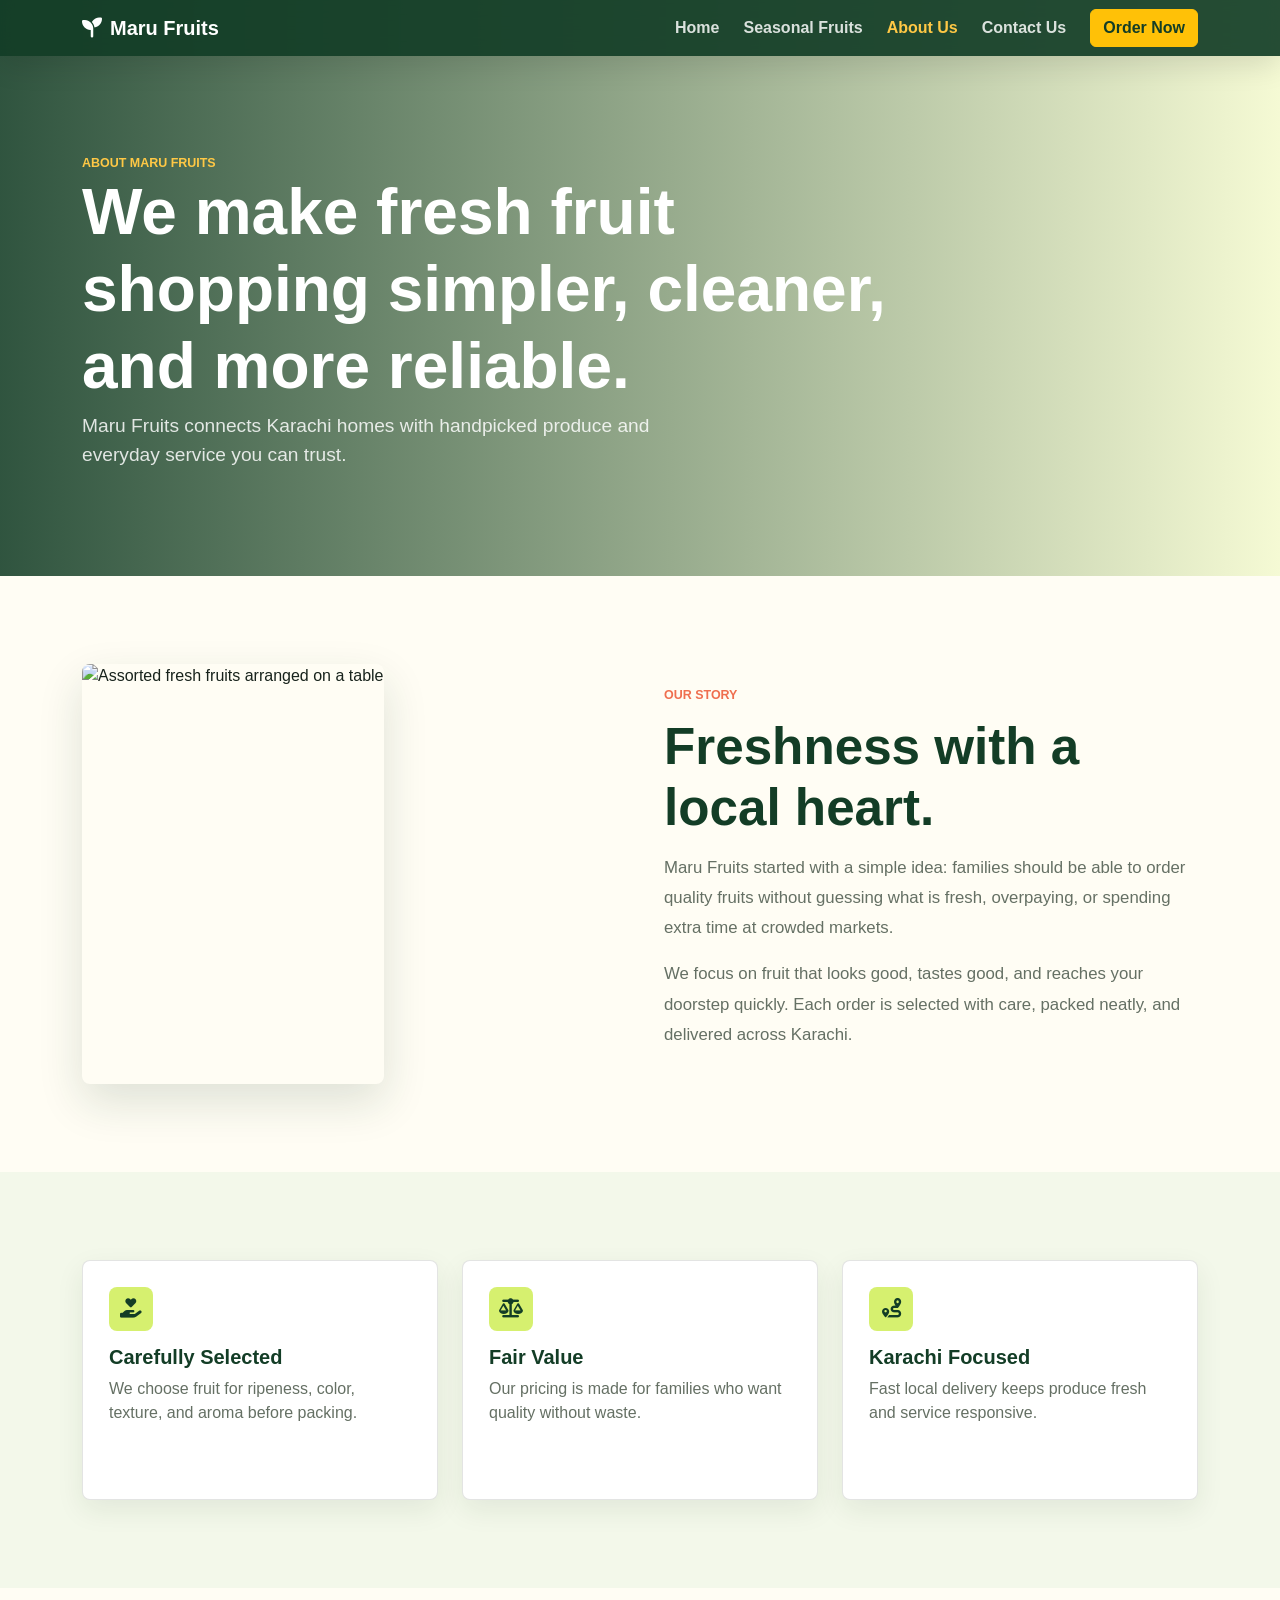
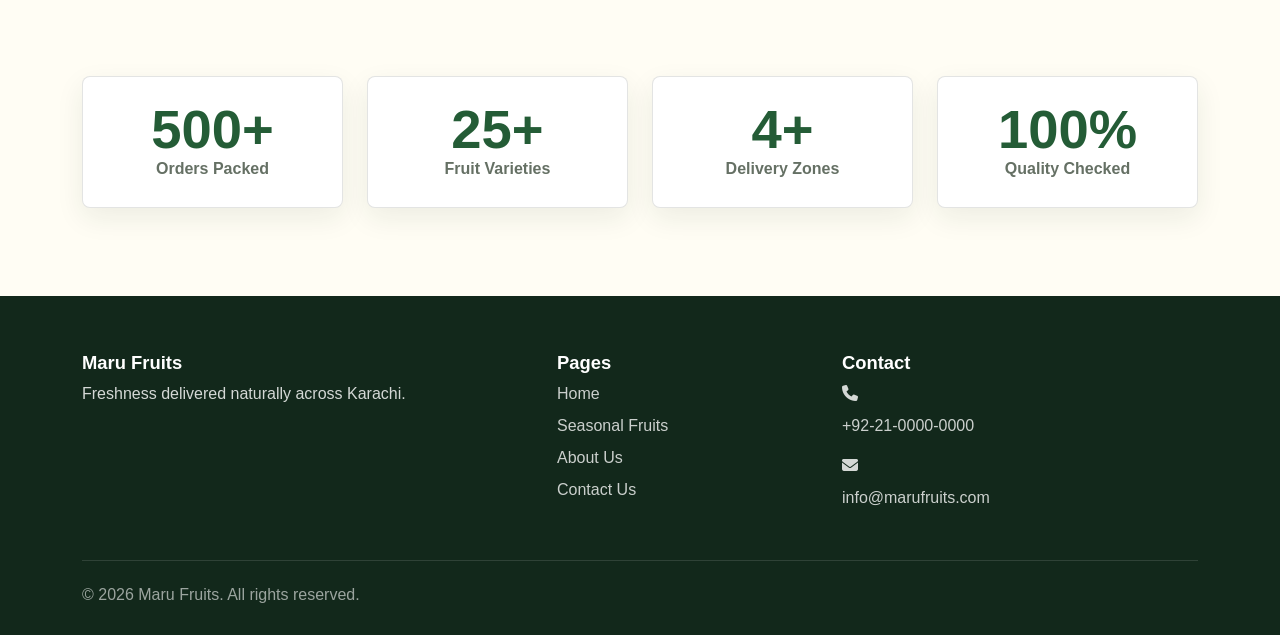
==== about.html @ 50dccb9a "files added" ====
<!DOCTYPE html>
<html lang="en">
<head>
    <meta charset="UTF-8">
    <meta name="viewport" content="width=device-width, initial-scale=1.0">
    <title>About Us | Maru Fruits Karachi</title>
    <meta name="description" content="Learn about Maru Fruits, a Karachi fruit delivery brand focused on fresh produce, fair prices, and reliable service.">
    <link href="https://cdn.jsdelivr.net/npm/bootstrap@5.3.3/dist/css/bootstrap.min.css" rel="stylesheet">
    <link rel="stylesheet" href="https://cdnjs.cloudflare.com/ajax/libs/font-awesome/6.5.2/css/all.min.css">
    <link rel="stylesheet" href="styles.css">
</head>
<body>
    <nav class="navbar navbar-expand-lg fixed-top navbar-dark site-nav">
        <div class="container">
            <a class="navbar-brand fw-bold" href="index.html"><i class="fa-solid fa-seedling me-2"></i>Maru Fruits</a>
            <button class="navbar-toggler" type="button" data-bs-toggle="collapse" data-bs-target="#mainNav" aria-controls="mainNav" aria-expanded="false" aria-label="Toggle navigation"><span class="navbar-toggler-icon"></span></button>
            <div class="collapse navbar-collapse" id="mainNav">
                <ul class="navbar-nav ms-auto align-items-lg-center gap-lg-2">
                    <li class="nav-item"><a class="nav-link" href="index.html">Home</a></li>
                    <li class="nav-item"><a class="nav-link" href="seasonal-fruits.html">Seasonal Fruits</a></li>
                    <li class="nav-item"><a class="nav-link active" href="about.html">About Us</a></li>
                    <li class="nav-item"><a class="nav-link" href="contact.html">Contact Us</a></li>
                    <li class="nav-item"><a class="btn btn-warning ms-lg-2 nav-order" href="contact.html">Order Now</a></li>
                </ul>
            </div>
        </div>
    </nav>

    <header class="page-hero about-hero">
        <div class="container reveal">
            <span class="eyebrow">About Maru Fruits</span>
            <h1>We make fresh fruit shopping simpler, cleaner, and more reliable.</h1>
            <p>Maru Fruits connects Karachi homes with handpicked produce and everyday service you can trust.</p>
        </div>
    </header>

    <main>
        <section class="section-pad">
            <div class="container">
                <div class="row g-5 align-items-center">
                    <div class="col-lg-6 reveal">
                        <img class="story-img" src="https://images.unsplash.com/photo-1610832958506-aa56368176cf?auto=format&fit=crop&w=1000&q=80" alt="Assorted fresh fruits arranged on a table">
                    </div>
                    <div class="col-lg-6 reveal">
                        <span class="section-kicker">Our story</span>
                        <h2 class="section-title">Freshness with a local heart.</h2>
                        <p class="section-copy">Maru Fruits started with a simple idea: families should be able to order quality fruits without guessing what is fresh, overpaying, or spending extra time at crowded markets.</p>
                        <p class="section-copy">We focus on fruit that looks good, tastes good, and reaches your doorstep quickly. Each order is selected with care, packed neatly, and delivered across Karachi.</p>
                    </div>
                </div>
            </div>
        </section>

        <section class="section-pad bg-soft">
            <div class="container">
                <div class="row g-4">
                    <div class="col-md-4 reveal"><div class="feature-tile tall"><i class="fa-solid fa-hand-holding-heart"></i><h3>Carefully Selected</h3><p>We choose fruit for ripeness, color, texture, and aroma before packing.</p></div></div>
                    <div class="col-md-4 reveal"><div class="feature-tile tall"><i class="fa-solid fa-scale-balanced"></i><h3>Fair Value</h3><p>Our pricing is made for families who want quality without waste.</p></div></div>
                    <div class="col-md-4 reveal"><div class="feature-tile tall"><i class="fa-solid fa-route"></i><h3>Karachi Focused</h3><p>Fast local delivery keeps produce fresh and service responsive.</p></div></div>
                </div>
            </div>
        </section>

        <section class="section-pad">
            <div class="container">
                <div class="row g-4 text-center">
                    <div class="col-6 col-lg-3 reveal"><div class="stat-box"><strong data-count="500">0</strong><span>Orders Packed</span></div></div>
                    <div class="col-6 col-lg-3 reveal"><div class="stat-box"><strong data-count="25">0</strong><span>Fruit Varieties</span></div></div>
                    <div class="col-6 col-lg-3 reveal"><div class="stat-box"><strong data-count="4">0</strong><span>Delivery Zones</span></div></div>
                    <div class="col-6 col-lg-3 reveal"><div class="stat-box"><strong data-count="100">0</strong><span>Quality Checked</span></div></div>
                </div>
            </div>
        </section>
    </main>

    <footer class="site-footer">
        <div class="container">
            <div class="row g-4">
                <div class="col-md-5"><h2>Maru Fruits</h2><p>Freshness delivered naturally across Karachi.</p></div>
                <div class="col-md-3"><h3>Pages</h3><a href="index.html">Home</a><a href="seasonal-fruits.html">Seasonal Fruits</a><a href="about.html">About Us</a><a href="contact.html">Contact Us</a></div>
                <div class="col-md-4"><h3>Contact</h3><p><i class="fa-solid fa-phone me-2"></i><a href="tel:+922100000000">+92-21-0000-0000</a></p><p><i class="fa-solid fa-envelope me-2"></i><a href="mailto:info@marufruits.com">info@marufruits.com</a></p></div>
            </div>
            <div class="footer-bottom">&copy; 2026 Maru Fruits. All rights reserved.</div>
        </div>
    </footer>

    <script src="https://cdn.jsdelivr.net/npm/bootstrap@5.3.3/dist/js/bootstrap.bundle.min.js"></script>
    <script src="script.js"></script>
</body>
</html>
---- styles.css ----
:root {
    --leaf: #245c36;
    --leaf-dark: #133d26;
    --lime: #d6f06f;
    --sun: #ffc845;
    --coral: #ef6f4f;
    --cream: #fffdf4;
    --ink: #18231c;
    --muted: #657064;
    --line: rgba(24, 35, 28, 0.12);
    --shadow: 0 18px 45px rgba(18, 55, 35, 0.14);
}

body {
    color: var(--ink);
    background: var(--cream);
    font-family: "Segoe UI", Arial, sans-serif;
}

.site-nav {
    background: rgba(19, 61, 38, 0.92);
    backdrop-filter: blur(14px);
    box-shadow: 0 8px 30px rgba(0, 0, 0, 0.12);
}

.site-nav .nav-link {
    color: rgba(255, 255, 255, 0.84);
    font-weight: 600;
}

.site-nav .nav-link:hover,
.site-nav .nav-link.active {
    color: var(--sun);
}

.nav-order {
    color: var(--leaf-dark);
    font-weight: 800;
}

.hero {
    position: relative;
    background-image: linear-gradient(90deg, rgba(19, 61, 38, 0.88), rgba(19, 61, 38, 0.46)), url("https://images.unsplash.com/photo-1610832958506-aa56368176cf?auto=format&fit=crop&w=1800&q=80");
    background-size: cover;
    background-position: center;
}

.home-hero {
    min-height: 720px;
}

.page-hero {
    min-height: 470px;
    padding: 150px 0 90px;
    color: #fff;
    background-size: cover;
    background-position: center;
    position: relative;
}

.seasonal-hero {
    background-image: linear-gradient(90deg, rgba(19, 61, 38, 0.88), rgba(239, 111, 79, 0.35)), url("https://images.unsplash.com/photo-1573246123716-6b1782bfc499?auto=format&fit=crop&w=1800&q=80");
}

.about-hero {
    background-image: linear-gradient(90deg, rgba(19, 61, 38, 0.88), rgba(214, 240, 111, 0.24)), url("https://images.unsplash.com/photo-1542838132-92c53300491e?auto=format&fit=crop&w=1800&q=80");
}

.contact-hero {
    background-image: linear-gradient(90deg, rgba(19, 61, 38, 0.9), rgba(36, 92, 54, 0.46)), url("https://images.unsplash.com/photo-1488459716781-31db52582fe9?auto=format&fit=crop&w=1800&q=80");
}

.page-hero h1 {
    max-width: 820px;
    font-size: clamp(2.4rem, 5vw, 4.6rem);
    font-weight: 800;
}

.page-hero p {
    max-width: 640px;
    color: rgba(255, 255, 255, 0.84);
    font-size: 1.2rem;
}

.text-white-75 {
    color: rgba(255, 255, 255, 0.78);
}

.eyebrow,
.section-kicker {
    display: inline-flex;
    align-items: center;
    gap: 8px;
    color: var(--sun);
    font-weight: 800;
    letter-spacing: 0;
    text-transform: uppercase;
    font-size: 0.78rem;
}

.section-kicker {
    color: var(--coral);
}

.hero-panel {
    background: rgba(255, 255, 255, 0.9);
    border: 1px solid rgba(255, 255, 255, 0.55);
    border-radius: 8px;
    padding: 28px;
    box-shadow: var(--shadow);
}

.hero-panel > div {
    padding: 14px 0;
    border-top: 1px solid var(--line);
}

.panel-label {
    color: var(--leaf);
    font-weight: 800;
    margin-bottom: 10px;
}

.section-pad {
    padding: 88px 0;
}

.section-title {
    font-weight: 850;
    color: var(--leaf-dark);
    font-size: clamp(2rem, 4vw, 3.2rem);
    margin: 10px 0 14px;
}

.section-copy {
    color: var(--muted);
    font-size: 1.05rem;
    line-height: 1.8;
}

.bg-soft {
    background: #f3f8ea;
}

.fruit-card {
    height: 100%;
    background: #fff;
    border: 1px solid var(--line);
    border-radius: 8px;
    overflow: hidden;
    box-shadow: 0 12px 30px rgba(20, 52, 30, 0.08);
    transition: transform 0.25s ease, box-shadow 0.25s ease;
}

.fruit-card:hover {
    transform: translateY(-8px);
    box-shadow: var(--shadow);
}

.fruit-card img {
    width: 100%;
    height: 245px;
    object-fit: cover;
}

.fruit-card-body {
    padding: 24px;
}

.fruit-card h3,
.feature-tile h3 {
    color: var(--leaf-dark);
    font-size: 1.25rem;
    font-weight: 800;
    margin: 14px 0 8px;
}

.fruit-card p,
.feature-tile p {
    color: var(--muted);
}

.price-row {
    display: flex;
    align-items: center;
    justify-content: space-between;
    gap: 16px;
    margin-top: 18px;
}

.feature-tile,
.contact-card,
.order-form,
.stat-box {
    background: #fff;
    border: 1px solid var(--line);
    border-radius: 8px;
    padding: 26px;
    box-shadow: 0 10px 28px rgba(20, 52, 30, 0.08);
}

.feature-tile i {
    width: 44px;
    height: 44px;
    display: inline-grid;
    place-items: center;
    color: var(--leaf-dark);
    background: var(--lime);
    border-radius: 8px;
    font-size: 1.2rem;
}

.feature-tile.tall {
    min-height: 240px;
}

.cta-band {
    padding: 82px 0;
    color: #fff;
    background: linear-gradient(135deg, var(--leaf-dark), var(--leaf) 58%, #6f8d33);
}

.cta-band h2 {
    font-size: clamp(2rem, 4vw, 3rem);
    font-weight: 850;
}

.season-pill {
    display: inline-block;
    padding: 8px 12px;
    border-radius: 999px;
    font-size: 0.82rem;
    font-weight: 800;
}

.season-pill.summer {
    background: #fff1bd;
    color: #825b00;
}

.season-pill.winter {
    background: #e7f3ff;
    color: #0b578c;
}

.story-img {
    width: 100%;
    min-height: 420px;
    object-fit: cover;
    border-radius: 8px;
    box-shadow: var(--shadow);
}

.stat-box strong {
    display: block;
    color: var(--leaf);
    font-size: clamp(2rem, 5vw, 3.4rem);
    line-height: 1;
}

.stat-box span {
    color: var(--muted);
    font-weight: 700;
}

.contact-card h2 {
    color: var(--leaf-dark);
    font-weight: 850;
}

.contact-line {
    display: flex;
    align-items: center;
    gap: 12px;
    padding: 14px 0;
    border-top: 1px solid var(--line);
}

.contact-line i {
    color: var(--coral);
}

.contact-line a,
.site-footer a {
    color: inherit;
    text-decoration: none;
}

.form-note {
    color: var(--muted);
}

.site-footer {
    background: #12281b;
    color: rgba(255, 255, 255, 0.82);
    padding: 56px 0 28px;
}

.site-footer h2,
.site-footer h3 {
    color: #fff;
    font-weight: 800;
    font-size: 1.15rem;
}

.site-footer a {
    display: block;
    margin: 8px 0;
    color: rgba(255, 255, 255, 0.78);
}

.site-footer a:hover {
    color: var(--sun);
}

.footer-bottom {
    border-top: 1px solid rgba(255, 255, 255, 0.12);
    margin-top: 34px;
    padding-top: 22px;
    color: rgba(255, 255, 255, 0.58);
}

.reveal {
    opacity: 0;
    transform: translateY(22px);
    transition: opacity 0.65s ease, transform 0.65s ease;
}

.reveal.is-visible {
    opacity: 1;
    transform: translateY(0);
}

@media (max-width: 991px) {
    .home-hero {
        min-height: auto;
        padding-top: 96px;
    }

    .hero-panel {
        margin-top: 32px;
    }

    .section-pad {
        padding: 64px 0;
    }
}

@media (max-width: 575px) {
    .fruit-card img {
        height: 210px;
    }

    .price-row {
        align-items: stretch;
        flex-direction: column;
    }

    .fruit-filter {
        width: 100%;
    }

    .fruit-filter .btn {
        flex: 1;
    }
}
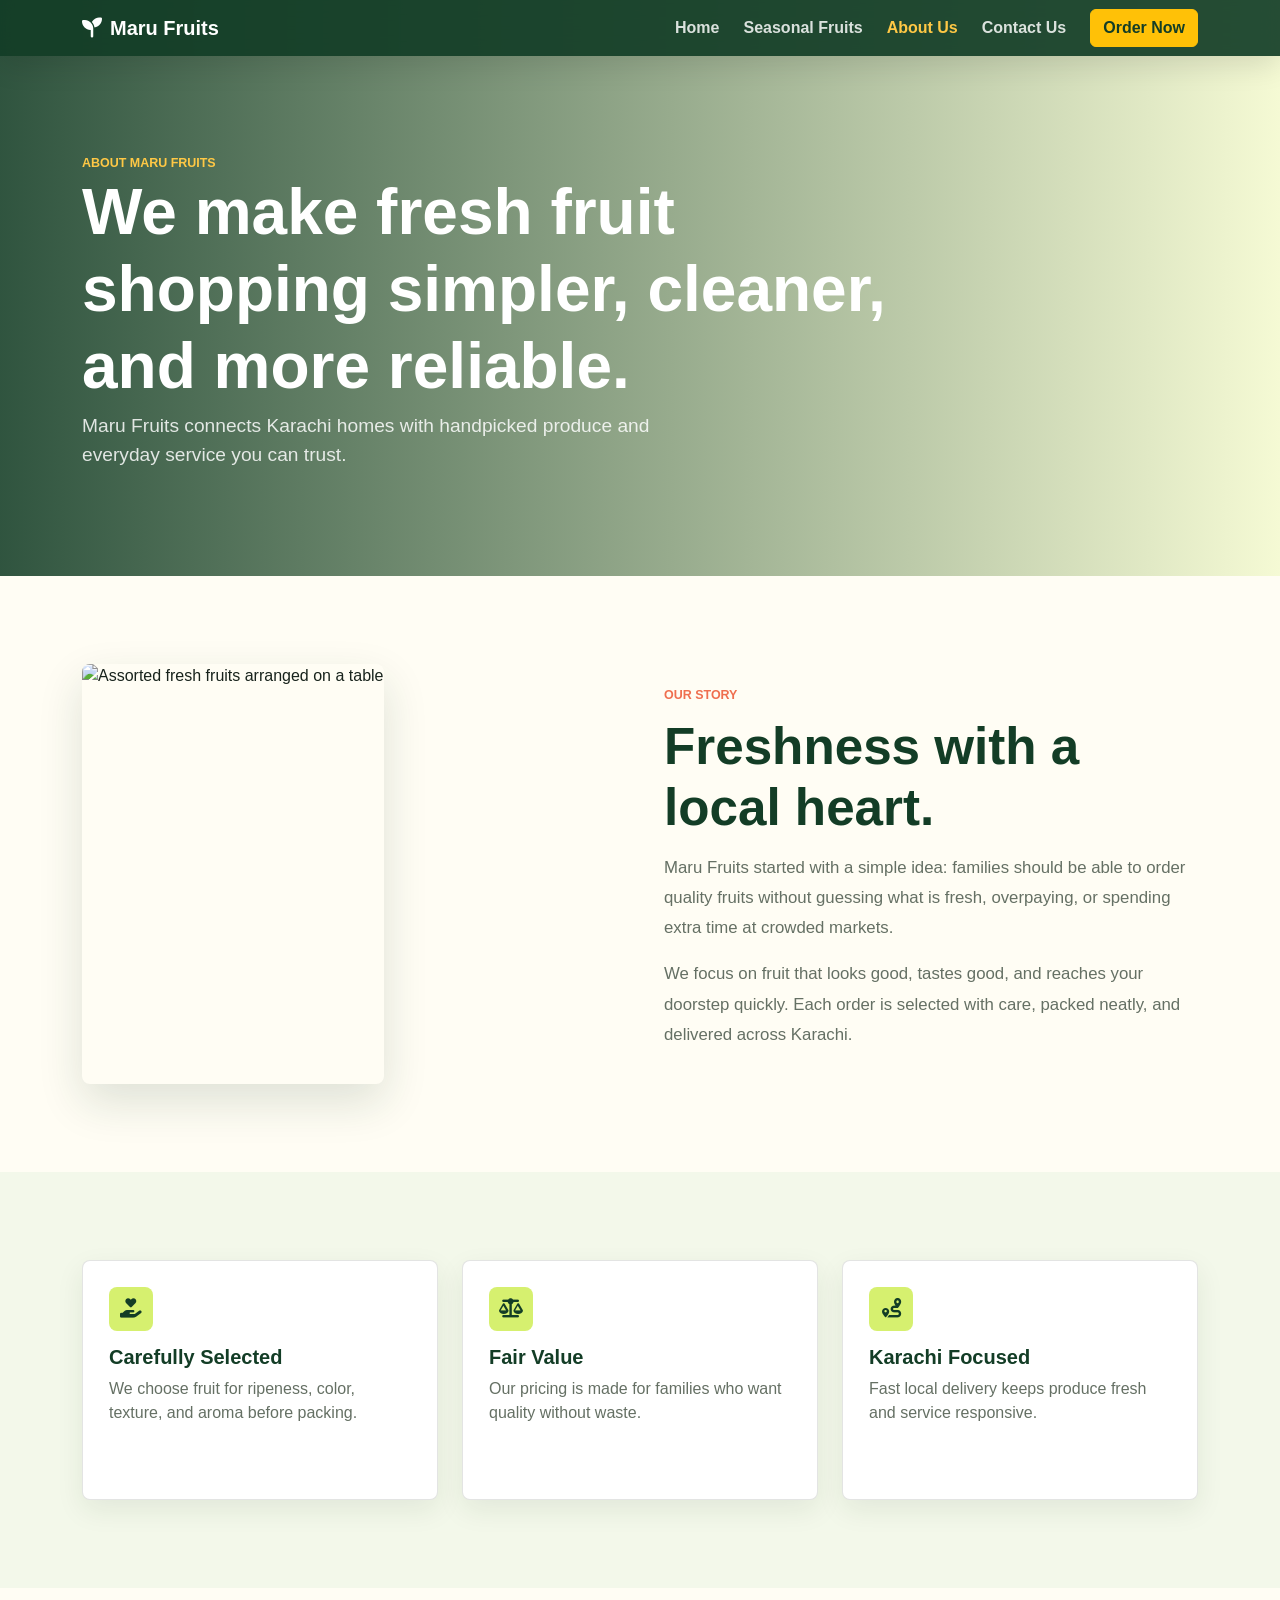
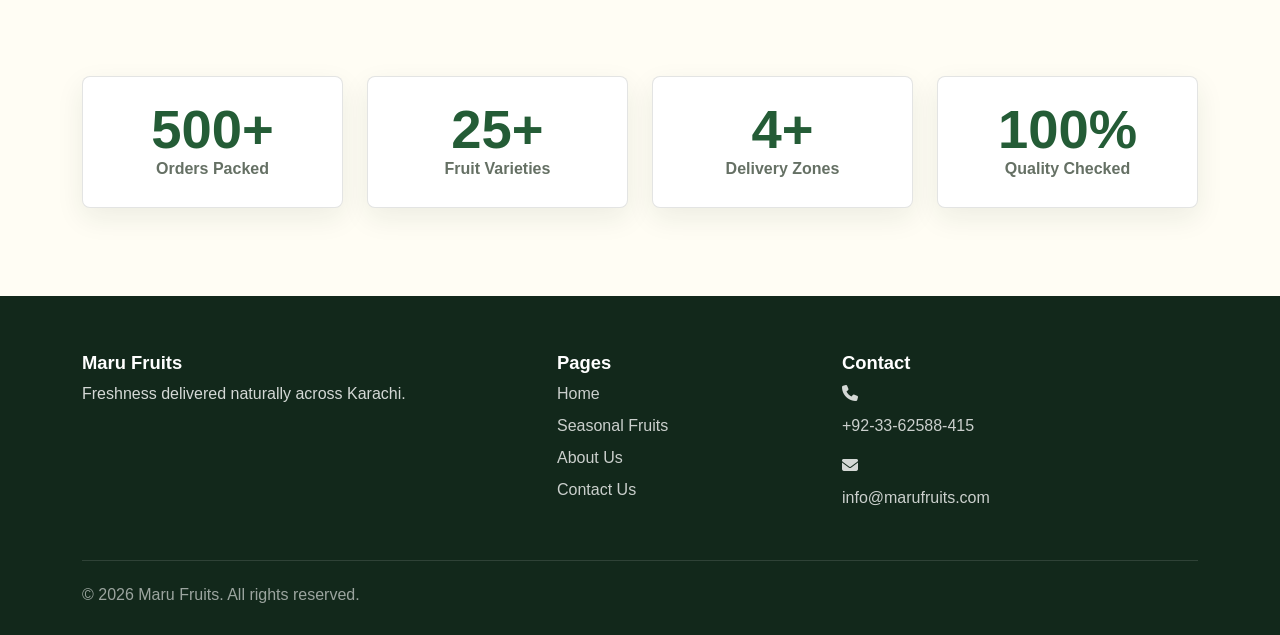
==== commit b88b3af3: "add footer" ====
--- a/about.html
+++ b/about.html
@@ -78,7 +78,7 @@
             <div class="row g-4">
                 <div class="col-md-5"><h2>Maru Fruits</h2><p>Freshness delivered naturally across Karachi.</p></div>
                 <div class="col-md-3"><h3>Pages</h3><a href="index.html">Home</a><a href="seasonal-fruits.html">Seasonal Fruits</a><a href="about.html">About Us</a><a href="contact.html">Contact Us</a></div>
-                <div class="col-md-4"><h3>Contact</h3><p><i class="fa-solid fa-phone me-2"></i><a href="tel:+922100000000">+92-21-0000-0000</a></p><p><i class="fa-solid fa-envelope me-2"></i><a href="mailto:info@marufruits.com">info@marufruits.com</a></p></div>
+                <div class="col-md-4"><h3>Contact</h3><p><i class="fa-solid fa-phone me-2"></i><a href="tel:+923362588415">+92-33-62588-415</a></p><p><i class="fa-solid fa-envelope me-2"></i><a href="mailto:info@marufruits.com">info@marufruits.com</a></p></div>
             </div>
             <div class="footer-bottom">&copy; 2026 Maru Fruits. All rights reserved.</div>
         </div>
